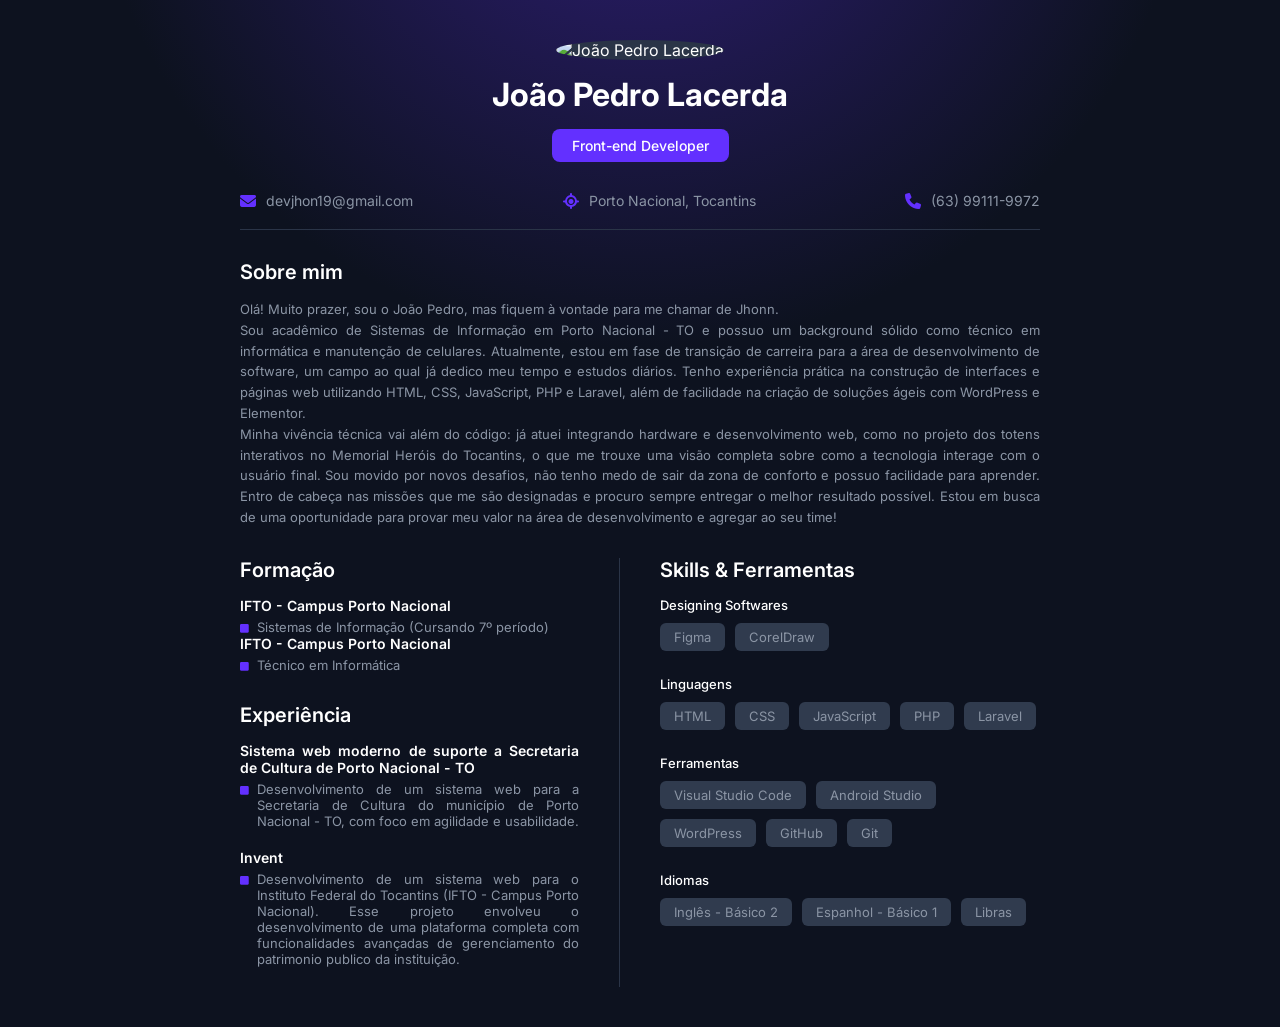
==== index.html @ 122ceb17 "Novas alterações do layout do portifolio em fase de testes" ====
<!DOCTYPE html>
<html lang="pt-br">
<head>
    <meta charset="UTF-8">
    <meta name="viewport" content="width=device-width, initial-scale=1.0">
    <title>Currículo - John Wick</title>
    <link href="https://fonts.googleapis.com/css2?family=Inter:wght@400;500;600;700&display=swap" rel="stylesheet">
    <link rel="stylesheet" href="https://cdnjs.cloudflare.com/ajax/libs/font-awesome/6.4.0/css/all.min.css">
    <link rel="stylesheet" href="assets/css/style.css">
    
    <style>
        :root {
            --bg-color: #0d121f;
            --text-main: #ffffff;
            --text-muted: #8b95a5;
            --accent-color: #6330ff;
            --tag-bg: #303b4e;
            --line-color: #2a3447;
        }

        * {
            margin: 0;
            padding: 0;
            box-sizing: border-box;
        }

        body {
            font-family: 'Inter', sans-serif;
            background-color: var(--bg-color);
            color: var(--text-main);
            /* Gradiente roxo no topo */
            background-image: radial-gradient(circle at 50% -20%, rgba(99, 48, 255, 0.4) 0%, var(--bg-color) 40%);
            background-repeat: no-repeat;
            min-height: 100vh;
            display: flex;
            justify-content: center;
            padding: 40px 20px;
        }

        .resume-container {
            width: 100%;
            max-width: 800px;
        }

        /* HEADER */
        .header {
            text-align: center;
            margin-bottom: 30px;
        }

        .profile-img {
            width: 150px;
            height: 150px;
            border-radius: 50%;
            object-fit: cover;
            margin-bottom: 15px;
            background-color: #2a3447; /* Fallback */
        }

        .name {
            font-size: 32px;
            font-weight: 700;
            margin-bottom: 15px;
        }

        .title-badge {
            background-color: var(--accent-color);
            color: #fff;
            padding: 8px 20px;
            border-radius: 8px;
            font-size: 14px;
            font-weight: 500;
            display: inline-block;
            margin-bottom: 30px;
        }

        .contact-info {
            display: flex;
            justify-content: space-between;
            align-items: center;
            flex-wrap: wrap;
            padding-bottom: 20px;
            border-bottom: 1px solid var(--line-color);
            color: var(--text-muted);
            font-size: 14px;
        }

        .contact-item {
            display: flex;
            align-items: center;
            gap: 10px;
        }

        .contact-item i {
            color: var(--accent-color);
            font-size: 16px;
        }

        /* MAIN CONTENT */
        .main-content {
            display: grid;
            grid-template-columns: 1fr 1fr;
            gap: 40px;
            margin-top: 30px;
        }

        .left-col {
            border-right: 1px solid var(--line-color);
            padding-right: 40px;
        }

        .section-title {
            font-size: 20px;
            font-weight: 600;
            margin-bottom: 15px;
            margin-top: 30px;
        }

        .section-title:first-child {
            margin-top: 0;
        }

        p {
            color: var(--text-muted);
            font-size: 13px;
            line-height: 1.6;
        }

        /* TIMELINE (Educação e Experiência) */
        .timeline-item {
            margin-bottom: 20px;
        }

        .timeline-title {
            font-size: 14px;
            font-weight: 600;
            margin-bottom: 5px;
            color: var(--text-main);
        }

        .timeline-subtitle {
            display: flex;
            align-items: flex-start;
            gap: 8px;
            color: var(--text-muted);
            font-size: 13px;
        }

        .timeline-subtitle i {
            color: var(--accent-color);
            font-size: 10px;
            margin-top: 4px;
        }

        /* SKILLS & TOOLS */
        .skill-category {
            margin-bottom: 25px;
        }

        .skill-category-title {
            font-size: 13px;
            color: var(--text-main);
            margin-bottom: 10px;
            font-weight: 500;
        }

        .tags-container {
            display: flex;
            flex-wrap: wrap;
            gap: 10px;
        }

        .tag {
            background-color: var(--tag-bg);
            color: var(--text-muted);
            padding: 6px 14px;
            border-radius: 6px;
            font-size: 13px;
        }

        /* Responsividade Básica */
        @media (max-width: 768px) {
            .main-content {
                grid-template-columns: 1fr;
            }
            .left-col {
                border-right: none;
                padding-right: 0;
                border-bottom: 1px solid var(--line-color);
                padding-bottom: 30px;
            }
            .contact-info {
                flex-direction: column;
                gap: 15px;
            }
        }
    </style>
</head>
<body>

    <div class="resume-container">
        <header class="header">
            <img src="assets/img/perfil-curriculo.png" alt="João Pedro Lacerda" class="profile-img">
            <h1 class="name">João Pedro Lacerda</h1>
            <div class="title-badge">Front-end Developer</div>

            <div class="contact-info">
                <div class="contact-item">
                    <i class="fa-solid fa-envelope"></i>
                    <span>devjhon19@gmail.com</span>
                </div>
                <div class="contact-item">
                    <i class="fa-solid fa-location-crosshairs"></i>
                    <span>Porto Nacional, Tocantins</span>
                </div>
                <div class="contact-item">
                    <i class="fa-solid fa-phone"></i>
                    <span>(63) 99111-9972</span>
                </div>
            </div>
        </header>
        <div class="about">
                <h2 class="section-title">Sobre mim</h2>
                <p>Olá! Muito prazer, sou o João Pedro, mas fiquem à vontade para me chamar de Jhonn. 
                <p>Sou acadêmico de Sistemas de Informação em Porto Nacional - TO e possuo um background sólido como técnico em informática e manutenção de celulares. Atualmente, estou em fase de transição de carreira para a área de desenvolvimento de software, um campo ao qual já dedico meu tempo e estudos diários. Tenho experiência prática na construção de interfaces e páginas web utilizando HTML, CSS, JavaScript, PHP e Laravel, além de facilidade na criação de soluções ágeis com WordPress e Elementor.</p> 
                <p>Minha vivência técnica vai além do código: já atuei integrando hardware e desenvolvimento web, como no projeto dos totens interativos no Memorial Heróis do Tocantins, o que me trouxe uma visão completa sobre como a tecnologia interage com o usuário final. Sou movido por novos desafios, não tenho medo de sair da zona de conforto e possuo facilidade para aprender. Entro de cabeça nas missões que me são designadas e procuro sempre entregar o melhor resultado possível. Estou em busca de uma oportunidade para provar meu valor na área de desenvolvimento e agregar ao seu time!</p>
            </div>

        <main class="main-content">
            
            <div class="left-col">
                

                <h2 class="section-title">Formação</h2>
                <div class="timeline-item">
                    <div class="timeline-title">IFTO - Campus Porto Nacional</div>
                    <div class="timeline-subtitle">
                        <i class="fa-solid fa-square"></i>
                        <span>Sistemas de Informação (Cursando 7º período)</span>
                    </div>
                    <div class="timeline-title">IFTO - Campus Porto Nacional</div>
                    <div class="timeline-subtitle">
                        <i class="fa-solid fa-square"></i>
                        <span>Técnico em Informática</span>
                    </div>
                    
                </div>

                <h2 class="section-title">Experiência</h2>
                <div class="timeline-item">
                    <div class="timeline-title">Sistema web moderno de suporte a Secretaria de Cultura de Porto Nacional - TO</div>
                    <div class="timeline-subtitle">
                        <i class="fa-solid fa-square"></i>
                        <span>Desenvolvimento de um sistema web para a Secretaria de Cultura do município de Porto Nacional - TO, com foco em agilidade e usabilidade.</span>
                    </div>
                </div>

                <div class="timeline-item">
                    <div class="timeline-title">Invent</div>
                    <div class="timeline-subtitle">
                        <i class="fa-solid fa-square"></i>
                        <span>Desenvolvimento de um sistema web para o Instituto Federal do Tocantins (IFTO - Campus Porto Nacional). Esse projeto envolveu o desenvolvimento de uma plataforma completa com funcionalidades avançadas de gerenciamento do patrimonio publico da instituição.</span>
                    </div>
                </div>
            </div>

            <div class="right-col">
                <h2 class="section-title">Skills & Ferramentas</h2>

                <div class="skill-category">
                    <div class="skill-category-title">Designing Softwares</div>
                    <div class="tags-container">
                        <span class="tag">Figma</span>
                        <span class="tag">CorelDraw</span>
                    </div>
                </div>

                <div class="skill-category">
                    <div class="skill-category-title">Linguagens</div>
                    <div class="tags-container">
                        <span class="tag">HTML</span>
                        <span class="tag">CSS</span>
                        <span class="tag">JavaScript</span>
                        <span class="tag">PHP</span>
                        <span class="tag">Laravel</span>
                        
                    </div>
                </div>                
                
                <div class="skill-category">
                    <div class="skill-category-title">Ferramentas</div>
                    <div class="tags-container">
                        <span class="tag">Visual Studio Code</span>
                        <span class="tag">Android Studio</span>
                        <span class="tag">WordPress</span>
                        <span class="tag">GitHub</span>
                        <span class="tag">Git</span> 
                    </div>
                </div>

                <div class="skill-category">
                    <div class="skill-category-title">Idiomas</div>
                    <div class="tags-container">
                        <span class="tag">Inglês - Básico 2</span>
                        <span class="tag">Espanhol - Básico 1</span>
                        <span class="tag">Libras</span> 
                    </div>
                </div>

            </div>
        </main>
    </div>

</body>
</html>
---- assets/css/style.css ----
:root {
            --bg-color: #0d121f;
            --text-main: #ffffff;
            --text-muted: #8b95a5;
            --accent-color: #6330ff;
            --tag-bg: #303b4e;
            --line-color: #2a3447;
        }

        * {
            margin: 0;
            padding: 0;
            box-sizing: border-box;
        }

        body {
            font-family: 'Inter', sans-serif;
            background-color: var(--bg-color);
            color: var(--text-main);
            /* Gradiente roxo no topo */
            background-image: radial-gradient(circle at 50% -20%, rgba(99, 48, 255, 0.4) 0%, var(--bg-color) 40%);
            background-repeat: no-repeat;
            min-height: 100vh;
            display: flex;
            justify-content: center;
            padding: 40px 20px;
            text-align: justify;
        }

        .resume-container {
            width: 100%;
            max-width: 800px;
        }

        /* HEADER */
        .header {
            text-align: center;
            margin-bottom: 30px;
        }

        .profile-img {
            width: 150px;
            height: 150px;
            border-radius: 50%;
            object-fit: cover;
            margin-bottom: 15px;
            background-color: #2a3447; /* Fallback */
        }

        .name {
            font-size: 32px;
            font-weight: 700;
            margin-bottom: 15px;
        }

        .title-badge {
            background-color: var(--accent-color);
            color: #fff;
            padding: 8px 20px;
            border-radius: 8px;
            font-size: 14px;
            font-weight: 500;
            display: inline-block;
            margin-bottom: 30px;
        }

        .contact-info {
            display: flex;
            justify-content: space-between;
            align-items: center;
            flex-wrap: wrap;
            padding-bottom: 20px;
            border-bottom: 1px solid var(--line-color);
            color: var(--text-muted);
            font-size: 14px;
        }

        .contact-item {
            display: flex;
            align-items: center;
            gap: 10px;
        }

        .contact-item i {
            color: var(--accent-color);
            font-size: 16px;
        }

        /* ABOUT SECTION */
        .about {
            margin-top: 30px;
            text-align: justify;
        }

        /* MAIN CONTENT */

        .main-content {
            display: grid;
            grid-template-columns: 1fr 1fr;
            gap: 40px;
            margin-top: 30px;
        }

        .left-col {
            border-right: 1px solid var(--line-color);
            padding-right: 40px;
        }

        .section-title {
            font-size: 20px;
            font-weight: 600;
            margin-bottom: 15px;
            margin-top: 30px;
        }

        .section-title:first-child {
            margin-top: 0;
        }

        p {
            color: var(--text-muted);
            font-size: 13px;
            line-height: 1.6;
        }

        /* TIMELINE (Educação e Experiência) */
        .timeline-item {
            margin-bottom: 20px;
        }

        .timeline-title {
            font-size: 14px;
            font-weight: 600;
            margin-bottom: 5px;
            color: var(--text-main);
        }

        .timeline-subtitle {
            display: flex;
            align-items: flex-start;
            gap: 8px;
            color: var(--text-muted);
            font-size: 13px;
        }

        .timeline-subtitle i {
            color: var(--accent-color);
            font-size: 10px;
            margin-top: 4px;
        }

        /* SKILLS & TOOLS */
        .skill-category {
            margin-bottom: 25px;
        }

        .skill-category-title {
            font-size: 13px;
            color: var(--text-main);
            margin-bottom: 10px;
            font-weight: 500;
        }

        .tags-container {
            display: flex;
            flex-wrap: wrap;
            gap: 10px;
        }

        .tag {
            background-color: var(--tag-bg);
            color: var(--text-muted);
            padding: 6px 14px;
            border-radius: 6px;
            font-size: 13px;
        }

        /* Responsividade Básica */
        @media (max-width: 768px) {
            .main-content {
                grid-template-columns: 1fr;
            }
            .left-col {
                border-right: none;
                padding-right: 0;
                border-bottom: 1px solid var(--line-color);
                padding-bottom: 30px;
            }
            .contact-info {
                flex-direction: column;
                gap: 15px;
            }
        }
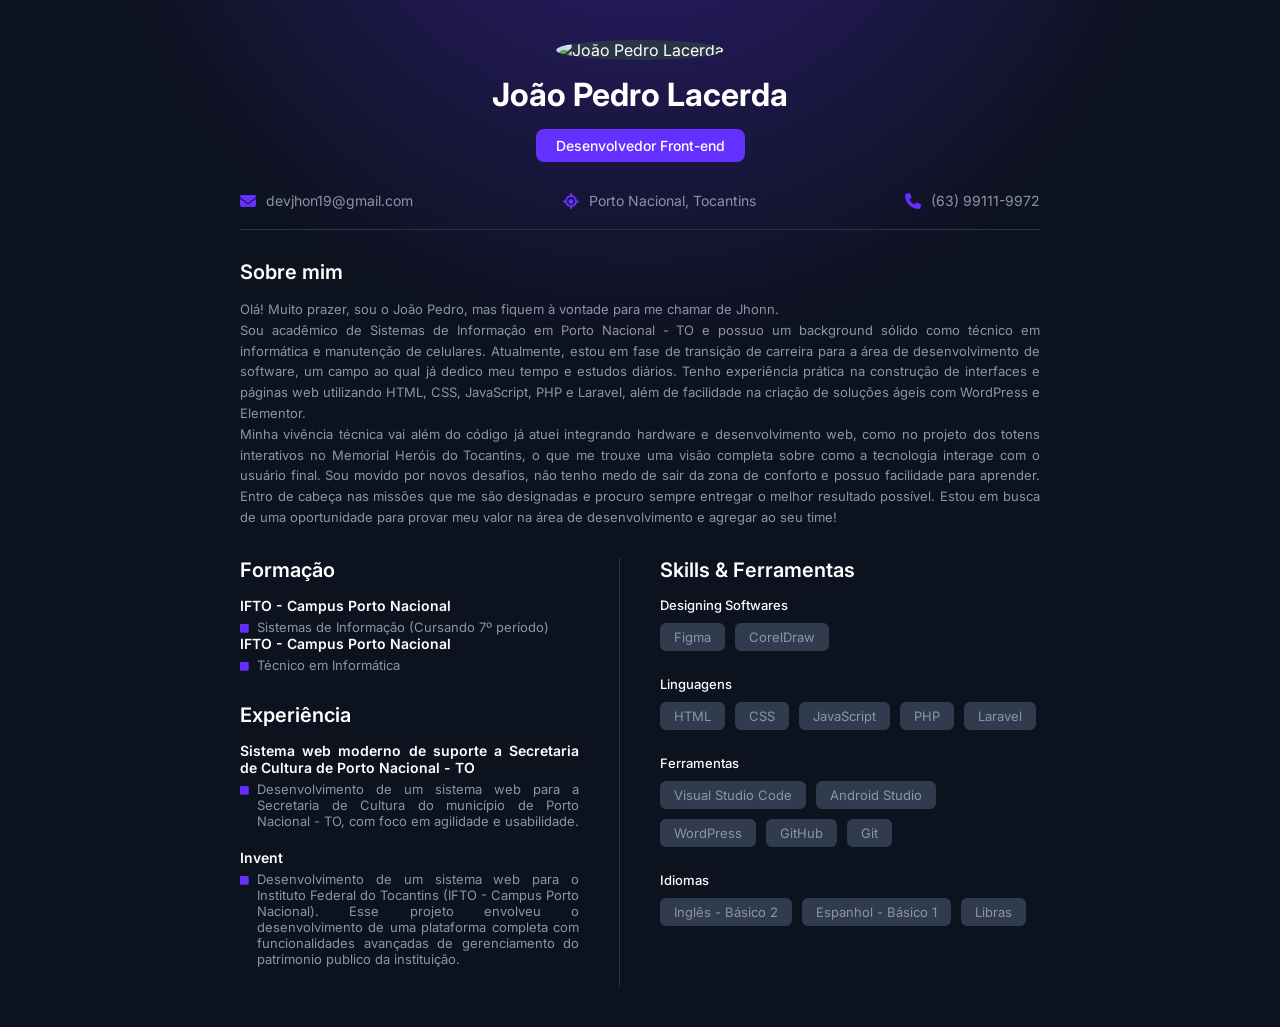
==== commit e7f2cb7f: "Alteração no sobre mim" ====
--- a/index.html
+++ b/index.html
@@ -3,7 +3,7 @@
 <head>
     <meta charset="UTF-8">
     <meta name="viewport" content="width=device-width, initial-scale=1.0">
-    <title>Currículo - John Wick</title>
+    <title>Currículo - João Pedro Lacerda</title>
     <link href="https://fonts.googleapis.com/css2?family=Inter:wght@400;500;600;700&display=swap" rel="stylesheet">
     <link rel="stylesheet" href="https://cdnjs.cloudflare.com/ajax/libs/font-awesome/6.4.0/css/all.min.css">
     <link rel="stylesheet" href="assets/css/style.css">
@@ -202,7 +202,7 @@
         <header class="header">
             <img src="assets/img/perfil-curriculo.png" alt="João Pedro Lacerda" class="profile-img">
             <h1 class="name">João Pedro Lacerda</h1>
-            <div class="title-badge">Front-end Developer</div>
+            <div class="title-badge"> Desenvolvedor Front-end</div>
 
             <div class="contact-info">
                 <div class="contact-item">
@@ -223,7 +223,7 @@
                 <h2 class="section-title">Sobre mim</h2>
                 <p>Olá! Muito prazer, sou o João Pedro, mas fiquem à vontade para me chamar de Jhonn. 
                 <p>Sou acadêmico de Sistemas de Informação em Porto Nacional - TO e possuo um background sólido como técnico em informática e manutenção de celulares. Atualmente, estou em fase de transição de carreira para a área de desenvolvimento de software, um campo ao qual já dedico meu tempo e estudos diários. Tenho experiência prática na construção de interfaces e páginas web utilizando HTML, CSS, JavaScript, PHP e Laravel, além de facilidade na criação de soluções ágeis com WordPress e Elementor.</p> 
-                <p>Minha vivência técnica vai além do código: já atuei integrando hardware e desenvolvimento web, como no projeto dos totens interativos no Memorial Heróis do Tocantins, o que me trouxe uma visão completa sobre como a tecnologia interage com o usuário final. Sou movido por novos desafios, não tenho medo de sair da zona de conforto e possuo facilidade para aprender. Entro de cabeça nas missões que me são designadas e procuro sempre entregar o melhor resultado possível. Estou em busca de uma oportunidade para provar meu valor na área de desenvolvimento e agregar ao seu time!</p>
+                <p>Minha vivência técnica vai além do código já atuei integrando hardware e desenvolvimento web, como no projeto dos totens interativos no Memorial Heróis do Tocantins, o que me trouxe uma visão completa sobre como a tecnologia interage com o usuário final. Sou movido por novos desafios, não tenho medo de sair da zona de conforto e possuo facilidade para aprender. Entro de cabeça nas missões que me são designadas e procuro sempre entregar o melhor resultado possível. Estou em busca de uma oportunidade para provar meu valor na área de desenvolvimento e agregar ao seu time!</p>
             </div>
 
         <main class="main-content">
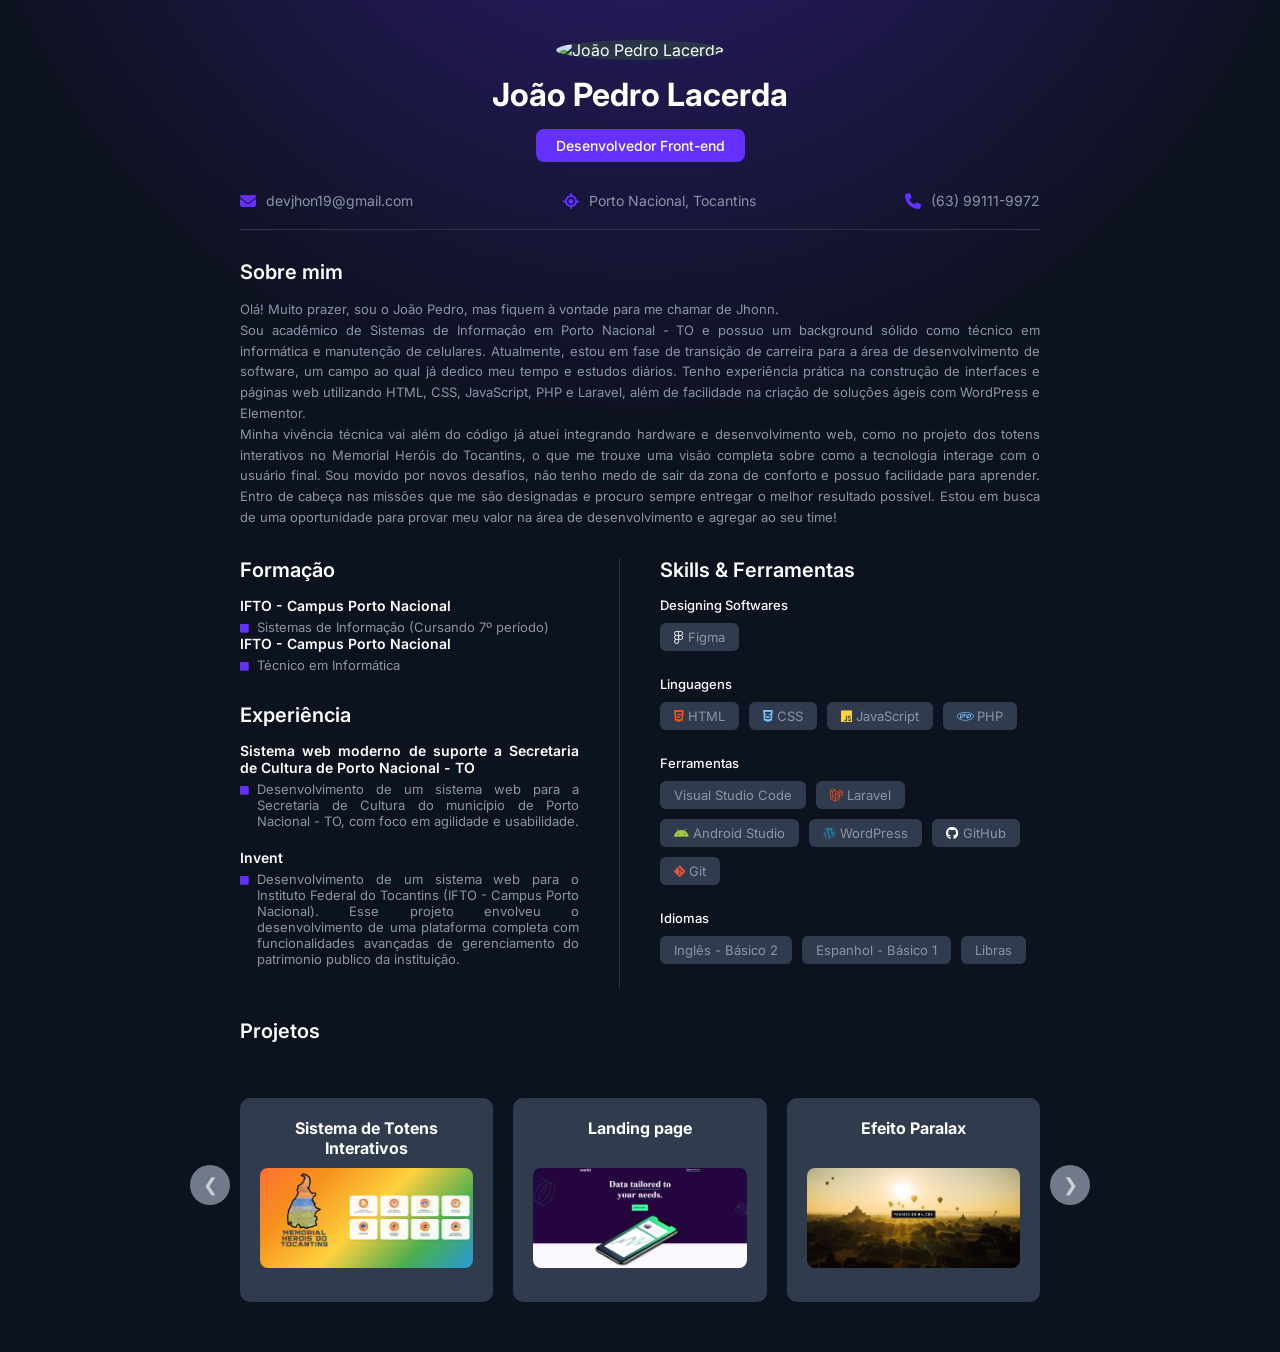
==== commit a470d368: "Adição do carrossel" ====
--- a/index.html
+++ b/index.html
@@ -224,7 +224,7 @@
                 <p>Olá! Muito prazer, sou o João Pedro, mas fiquem à vontade para me chamar de Jhonn. 
                 <p>Sou acadêmico de Sistemas de Informação em Porto Nacional - TO e possuo um background sólido como técnico em informática e manutenção de celulares. Atualmente, estou em fase de transição de carreira para a área de desenvolvimento de software, um campo ao qual já dedico meu tempo e estudos diários. Tenho experiência prática na construção de interfaces e páginas web utilizando HTML, CSS, JavaScript, PHP e Laravel, além de facilidade na criação de soluções ágeis com WordPress e Elementor.</p> 
                 <p>Minha vivência técnica vai além do código já atuei integrando hardware e desenvolvimento web, como no projeto dos totens interativos no Memorial Heróis do Tocantins, o que me trouxe uma visão completa sobre como a tecnologia interage com o usuário final. Sou movido por novos desafios, não tenho medo de sair da zona de conforto e possuo facilidade para aprender. Entro de cabeça nas missões que me são designadas e procuro sempre entregar o melhor resultado possível. Estou em busca de uma oportunidade para provar meu valor na área de desenvolvimento e agregar ao seu time!</p>
-            </div>
+        </div>
 
         <main class="main-content">
             
@@ -270,20 +270,17 @@
                 <div class="skill-category">
                     <div class="skill-category-title">Designing Softwares</div>
                     <div class="tags-container">
-                        <span class="tag">Figma</span>
-                        <span class="tag">CorelDraw</span>
+                        <span class="tag"><i class="fa-brands fa-figma" style="color: rgb(255,255,255);"></i> Figma</span>
                     </div>
                 </div>
 
                 <div class="skill-category">
                     <div class="skill-category-title">Linguagens</div>
                     <div class="tags-container">
-                        <span class="tag">HTML</span>
-                        <span class="tag">CSS</span>
-                        <span class="tag">JavaScript</span>
-                        <span class="tag">PHP</span>
-                        <span class="tag">Laravel</span>
-                        
+                        <span class="tag"><i class="fa-brands fa-html5"style="color: rgb(255,76,20);"></i> HTML</span>
+                        <span class="tag"><i class="fa-brands fa-css3-alt" style="color: rgb(116,192,252);"></i> CSS</span>
+                        <span class="tag"><i class="fa-brands fa-js"style="color: rgb(255,212,59);"></i> JavaScript</span>
+                        <span class="tag"><i class="fa-brands fa-php fa-1x"style="color: rgb(116,192,252);"></i> PHP</span>
                     </div>
                 </div>                
                 
@@ -291,10 +288,11 @@
                     <div class="skill-category-title">Ferramentas</div>
                     <div class="tags-container">
                         <span class="tag">Visual Studio Code</span>
-                        <span class="tag">Android Studio</span>
-                        <span class="tag">WordPress</span>
-                        <span class="tag">GitHub</span>
-                        <span class="tag">Git</span> 
+                        <span class="tag"><i class="fa-brands fa-laravel" style="color: rgb(255,76,20);"></i> Laravel</span>
+                        <span class="tag"><i class="fa-brands fa-android"style="color: rgb(167,200,63);"></i> Android Studio</span>
+                        <span class="tag"><i class="fa-brands fa-wordpress" style="color: rgb(40,121,157);"></i> WordPress</span>
+                        <span class="tag"><i class="fa-brands fa-github"style="color: rgb(255,255,255);"></i> GitHub</span>
+                        <span class="tag"><i class="fa-brands fa-git-alt" style="color: rgb(240,85,57);"></i> Git</span> 
                     </div>
                 </div>
 
@@ -309,7 +307,58 @@
 
             </div>
         </main>
+           <h2 class="section-title">Projetos</h2>
+
+<div class="carrossel-wrapper">
+    
+    <button class="btn-nav btn-prev" id="btn-prev">❮</button>
+
+    <div class="carrossel-container" id="carrossel">
+        <div class="card">
+            <a href="http://">
+                <h3>Sistema de Totens Interativos</h3>
+                <img src="assets/img/projetos/totens.png" alt="Totens" class="card-img">
+            </a>
+        </div>
+        <div class="card">
+            <a href="http://">
+                <h3>Landing page</h3>
+                <img src="assets/img/projetos/landing-page.png" alt="Landing" class="card-img">
+            </a>
+        </div>
+        <div class="card">
+            <a href="http://">
+                <h3>Efeito Paralax</h3>
+                <img src="assets/img/projetos/baloes.png" alt="Efeito Paralax" class="card-img">
+            </a>
+        </div>
+        <div class="card">
+            <a href="http://">
+                <h3>Projeto Batman</h3>
+                <img src="assets/img/projetos/batman.png" alt="Batman" class="card-img">
+            </a>
+        </div>
+        <div class="card">
+            <a href="http://">
+                <h3>Justly</h3>
+                <img src="assets/img/projetos/jusly.png" alt="Justly" class="card-img">
+            </a>
+        </div>
+        <div class="card">
+            <a href="http://">
+                <h3>Tec Blog</h3>
+                <img src="assets/img/projetos/tecblog.png" alt="Tec Blog" class="card-img">
+            </a>
+        </div>
     </div>
 
+    <button class="btn-nav btn-next" id="btn-next">❯</button>
+
+</div>
+                
+                
+    </div>
+
 </body>
+    <script src="assets/js/script.js"></script>
 </html>
--- a/assets/css/style.css
+++ b/assets/css/style.css
@@ -175,6 +175,109 @@
             border-radius: 6px;
             font-size: 13px;
         }
+
+
+        /* Carrossel de projetos */
+
+            /* 1. Container Wrapper (Novo: necessário para posicionar as setas laterais) */
+        .carrossel-wrapper {
+            position: relative;
+            display: flex;
+            align-items: center;
+            width: 100%;
+        }
+
+        /* 2. O seu Container do Carrossel */
+        .carrossel-container {
+            margin-top: 40px;
+            display: flex;
+            gap: 20px;
+            overflow-x: auto;
+            padding-bottom: 10px;
+            
+            /* Adições para o efeito de rolagem da Netflix */
+            scroll-snap-type: x mandatory;
+            scroll-behavior: smooth;
+            width: 100%;
+            
+            /* Ocultar barra de rolagem */
+            scrollbar-width: none; /* Firefox */
+            -ms-overflow-style: none; /* IE and Edge */
+        }
+
+        .carrossel-container::-webkit-scrollbar {
+            display: none; /* Chrome, Safari e Opera */
+        }
+
+        /* 3. Os seus Cards */
+        .card {
+            background-color: var(--tag-bg);
+            padding: 20px;
+            border-radius: 10px;
+            color: var(--text-main);
+            
+            /* A Mágica dos 3 itens: (100% da largura - 40px dos dois gaps) / 3 */
+            flex: 0 0 calc((100% - 40px) / 3); 
+            scroll-snap-align: start; /* Trava a rolagem no início do card */
+            
+            /* Animação suave para o hover */
+            transition: transform 0.3s ease;
+        }
+
+        /* Efeito Netflix de aumentar um pouquinho ao passar o mouse */
+        .card:hover {
+            transform: scale(1.03); 
+        }
+
+        /* 4. Textos e Imagens (Intactos do seu código) */
+        .card h3 {
+            height: 40px; /* Limita a altura do título */
+            text-align: center;
+            margin-bottom: 10px;
+            font-size: 16px;
+        }
+
+        .card a {
+            color: var(--text-main);
+            text-decoration: none;
+            display: block; /* Garante que o clique funcione na área toda */
+        }
+
+        .card-img {
+            width: 100%;
+            height: 100px;
+            object-fit: cover;
+            border-radius: 8px;
+            margin-bottom: 10px;
+        }
+
+        /* 5. Botões de Navegação (Para usar com o JS anterior) */
+        .btn-nav {
+            background-color: var(--text-muted); /* Usa a sua cor principal */
+            color: #fff; /* Cor do ícone da seta */
+            border: none;
+            font-size: 18px;
+            cursor: pointer;
+            width: 40px;
+            height: 40px;
+            border-radius: 50%; /* Botões redondos */
+            position: absolute;
+            z-index: 10;
+            display: flex;
+            justify-content: center;
+            align-items: center;
+            opacity: 0.8;
+            transition: opacity 0.3s ease;
+        }
+
+        .btn-nav:hover {
+            opacity: 1;
+        }
+
+        /* Posição das setas (Ajuste os valores de left e right se quiser mais afastado) */
+        .btn-prev { left: -50px; }
+        .btn-next { right: -50px; }
+
 
         /* Responsividade Básica */
         @media (max-width: 768px) {
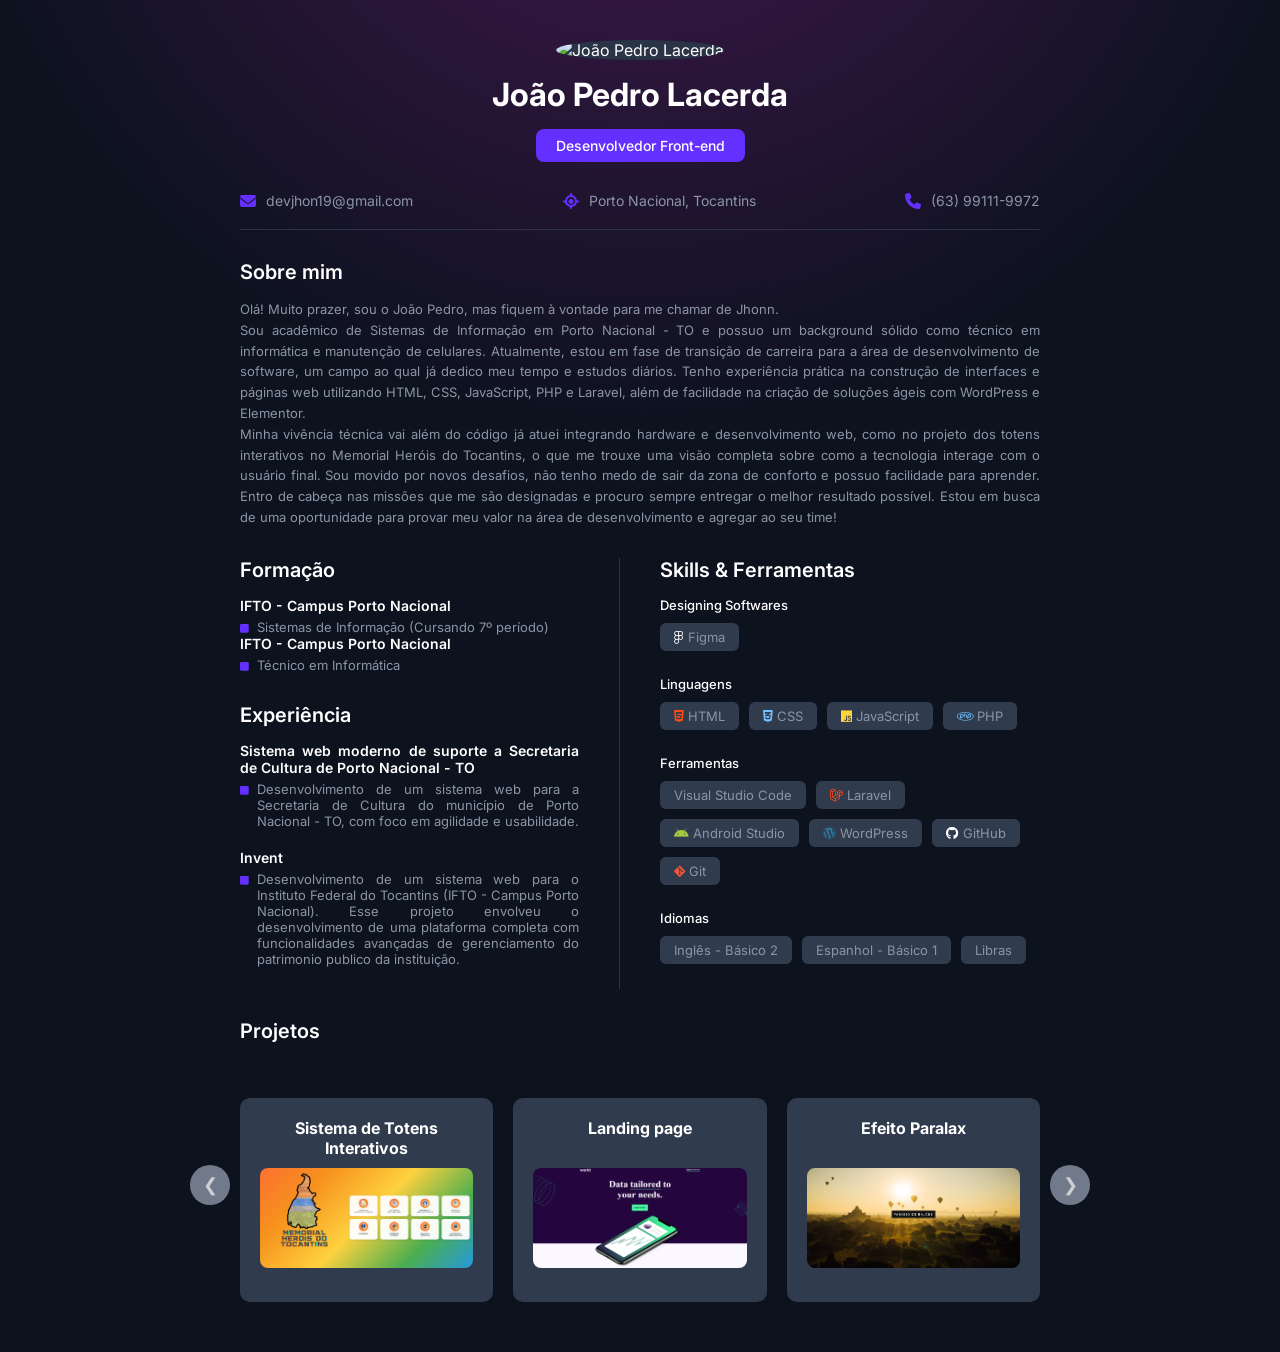
==== commit 55258aae: "Alteração de logo" ====
--- a/index.html
+++ b/index.html
@@ -3,198 +3,11 @@
 <head>
     <meta charset="UTF-8">
     <meta name="viewport" content="width=device-width, initial-scale=1.0">
-    <title>Currículo - João Pedro Lacerda</title>
+    <title>Portifólio - João Pedro Lacerda</title>
     <link href="https://fonts.googleapis.com/css2?family=Inter:wght@400;500;600;700&display=swap" rel="stylesheet">
     <link rel="stylesheet" href="https://cdnjs.cloudflare.com/ajax/libs/font-awesome/6.4.0/css/all.min.css">
     <link rel="stylesheet" href="assets/css/style.css">
-    
-    <style>
-        :root {
-            --bg-color: #0d121f;
-            --text-main: #ffffff;
-            --text-muted: #8b95a5;
-            --accent-color: #6330ff;
-            --tag-bg: #303b4e;
-            --line-color: #2a3447;
-        }
-
-        * {
-            margin: 0;
-            padding: 0;
-            box-sizing: border-box;
-        }
-
-        body {
-            font-family: 'Inter', sans-serif;
-            background-color: var(--bg-color);
-            color: var(--text-main);
-            /* Gradiente roxo no topo */
-            background-image: radial-gradient(circle at 50% -20%, rgba(99, 48, 255, 0.4) 0%, var(--bg-color) 40%);
-            background-repeat: no-repeat;
-            min-height: 100vh;
-            display: flex;
-            justify-content: center;
-            padding: 40px 20px;
-        }
-
-        .resume-container {
-            width: 100%;
-            max-width: 800px;
-        }
-
-        /* HEADER */
-        .header {
-            text-align: center;
-            margin-bottom: 30px;
-        }
-
-        .profile-img {
-            width: 150px;
-            height: 150px;
-            border-radius: 50%;
-            object-fit: cover;
-            margin-bottom: 15px;
-            background-color: #2a3447; /* Fallback */
-        }
-
-        .name {
-            font-size: 32px;
-            font-weight: 700;
-            margin-bottom: 15px;
-        }
-
-        .title-badge {
-            background-color: var(--accent-color);
-            color: #fff;
-            padding: 8px 20px;
-            border-radius: 8px;
-            font-size: 14px;
-            font-weight: 500;
-            display: inline-block;
-            margin-bottom: 30px;
-        }
-
-        .contact-info {
-            display: flex;
-            justify-content: space-between;
-            align-items: center;
-            flex-wrap: wrap;
-            padding-bottom: 20px;
-            border-bottom: 1px solid var(--line-color);
-            color: var(--text-muted);
-            font-size: 14px;
-        }
-
-        .contact-item {
-            display: flex;
-            align-items: center;
-            gap: 10px;
-        }
-
-        .contact-item i {
-            color: var(--accent-color);
-            font-size: 16px;
-        }
-
-        /* MAIN CONTENT */
-        .main-content {
-            display: grid;
-            grid-template-columns: 1fr 1fr;
-            gap: 40px;
-            margin-top: 30px;
-        }
-
-        .left-col {
-            border-right: 1px solid var(--line-color);
-            padding-right: 40px;
-        }
-
-        .section-title {
-            font-size: 20px;
-            font-weight: 600;
-            margin-bottom: 15px;
-            margin-top: 30px;
-        }
-
-        .section-title:first-child {
-            margin-top: 0;
-        }
-
-        p {
-            color: var(--text-muted);
-            font-size: 13px;
-            line-height: 1.6;
-        }
-
-        /* TIMELINE (Educação e Experiência) */
-        .timeline-item {
-            margin-bottom: 20px;
-        }
-
-        .timeline-title {
-            font-size: 14px;
-            font-weight: 600;
-            margin-bottom: 5px;
-            color: var(--text-main);
-        }
-
-        .timeline-subtitle {
-            display: flex;
-            align-items: flex-start;
-            gap: 8px;
-            color: var(--text-muted);
-            font-size: 13px;
-        }
-
-        .timeline-subtitle i {
-            color: var(--accent-color);
-            font-size: 10px;
-            margin-top: 4px;
-        }
-
-        /* SKILLS & TOOLS */
-        .skill-category {
-            margin-bottom: 25px;
-        }
-
-        .skill-category-title {
-            font-size: 13px;
-            color: var(--text-main);
-            margin-bottom: 10px;
-            font-weight: 500;
-        }
-
-        .tags-container {
-            display: flex;
-            flex-wrap: wrap;
-            gap: 10px;
-        }
-
-        .tag {
-            background-color: var(--tag-bg);
-            color: var(--text-muted);
-            padding: 6px 14px;
-            border-radius: 6px;
-            font-size: 13px;
-        }
-
-        /* Responsividade Básica */
-        @media (max-width: 768px) {
-            .main-content {
-                grid-template-columns: 1fr;
-            }
-            .left-col {
-                border-right: none;
-                padding-right: 0;
-                border-bottom: 1px solid var(--line-color);
-                padding-bottom: 30px;
-            }
-            .contact-info {
-                flex-direction: column;
-                gap: 15px;
-            }
-        }
-    </style>
+    <link rel="icon" href="assets/img/logo.png" type="image/x-icon">
 </head>
 <body>
 
@@ -307,54 +120,54 @@
 
             </div>
         </main>
-           <h2 class="section-title">Projetos</h2>
+            <h2 class="section-title">Projetos</h2>
 
-<div class="carrossel-wrapper">
-    
-    <button class="btn-nav btn-prev" id="btn-prev">❮</button>
+            <div class="carrossel-wrapper">
+                
+                <button class="btn-nav btn-prev" id="btn-prev">❮</button>
 
-    <div class="carrossel-container" id="carrossel">
-        <div class="card">
-            <a href="http://">
-                <h3>Sistema de Totens Interativos</h3>
-                <img src="assets/img/projetos/totens.png" alt="Totens" class="card-img">
-            </a>
-        </div>
-        <div class="card">
-            <a href="http://">
-                <h3>Landing page</h3>
-                <img src="assets/img/projetos/landing-page.png" alt="Landing" class="card-img">
-            </a>
-        </div>
-        <div class="card">
-            <a href="http://">
-                <h3>Efeito Paralax</h3>
-                <img src="assets/img/projetos/baloes.png" alt="Efeito Paralax" class="card-img">
-            </a>
-        </div>
-        <div class="card">
-            <a href="http://">
-                <h3>Projeto Batman</h3>
-                <img src="assets/img/projetos/batman.png" alt="Batman" class="card-img">
-            </a>
-        </div>
-        <div class="card">
-            <a href="http://">
-                <h3>Justly</h3>
-                <img src="assets/img/projetos/jusly.png" alt="Justly" class="card-img">
-            </a>
-        </div>
-        <div class="card">
-            <a href="http://">
-                <h3>Tec Blog</h3>
-                <img src="assets/img/projetos/tecblog.png" alt="Tec Blog" class="card-img">
-            </a>
-        </div>
-    </div>
+                <div class="carrossel-container" id="carrossel">
+                    <div class="card">
+                        <a href="http://">
+                            <h3>Sistema de Totens Interativos</h3>
+                            <img src="assets/img/projetos/totens.png" alt="Totens" class="card-img">
+                        </a>
+                    </div>
+                    <div class="card">
+                        <a href="http://">
+                            <h3>Landing page</h3>
+                            <img src="assets/img/projetos/landing-page.png" alt="Landing" class="card-img">
+                        </a>
+                    </div>
+                    <div class="card">
+                        <a href="http://">
+                            <h3>Efeito Paralax</h3>
+                            <img src="assets/img/projetos/baloes.png" alt="Efeito Paralax" class="card-img">
+                        </a>
+                    </div>
+                    <div class="card">
+                        <a href="http://">
+                            <h3>Projeto Batman</h3>
+                            <img src="assets/img/projetos/batman.png" alt="Batman" class="card-img">
+                        </a>
+                    </div>
+                    <div class="card">
+                        <a href="http://">
+                            <h3>Justly</h3>
+                            <img src="assets/img/projetos/jusly.png" alt="Justly" class="card-img">
+                        </a>
+                    </div>
+                    <div class="card">
+                        <a href="http://">
+                            <h3>Tec Blog</h3>
+                            <img src="assets/img/projetos/tecblog.png" alt="Tec Blog" class="card-img">
+                        </a>
+                    </div>
+                </div>
 
-    <button class="btn-nav btn-next" id="btn-next">❯</button>
+                <button class="btn-nav btn-next" id="btn-next">❯</button>
 
-</div>
+            </div>
                 
                 
     </div>
--- a/assets/css/style.css
+++ b/assets/css/style.css
@@ -19,7 +19,7 @@
             background-color: var(--bg-color);
             color: var(--text-main);
             /* Gradiente roxo no topo */
-            background-image: radial-gradient(circle at 50% -20%, rgba(99, 48, 255, 0.4) 0%, var(--bg-color) 40%);
+            background-image: radial-gradient(circle at 50% -20%, rgba(156, 34, 159, 0.4) 0%, var(--bg-color) 40%);
             background-repeat: no-repeat;
             min-height: 100vh;
             display: flex;
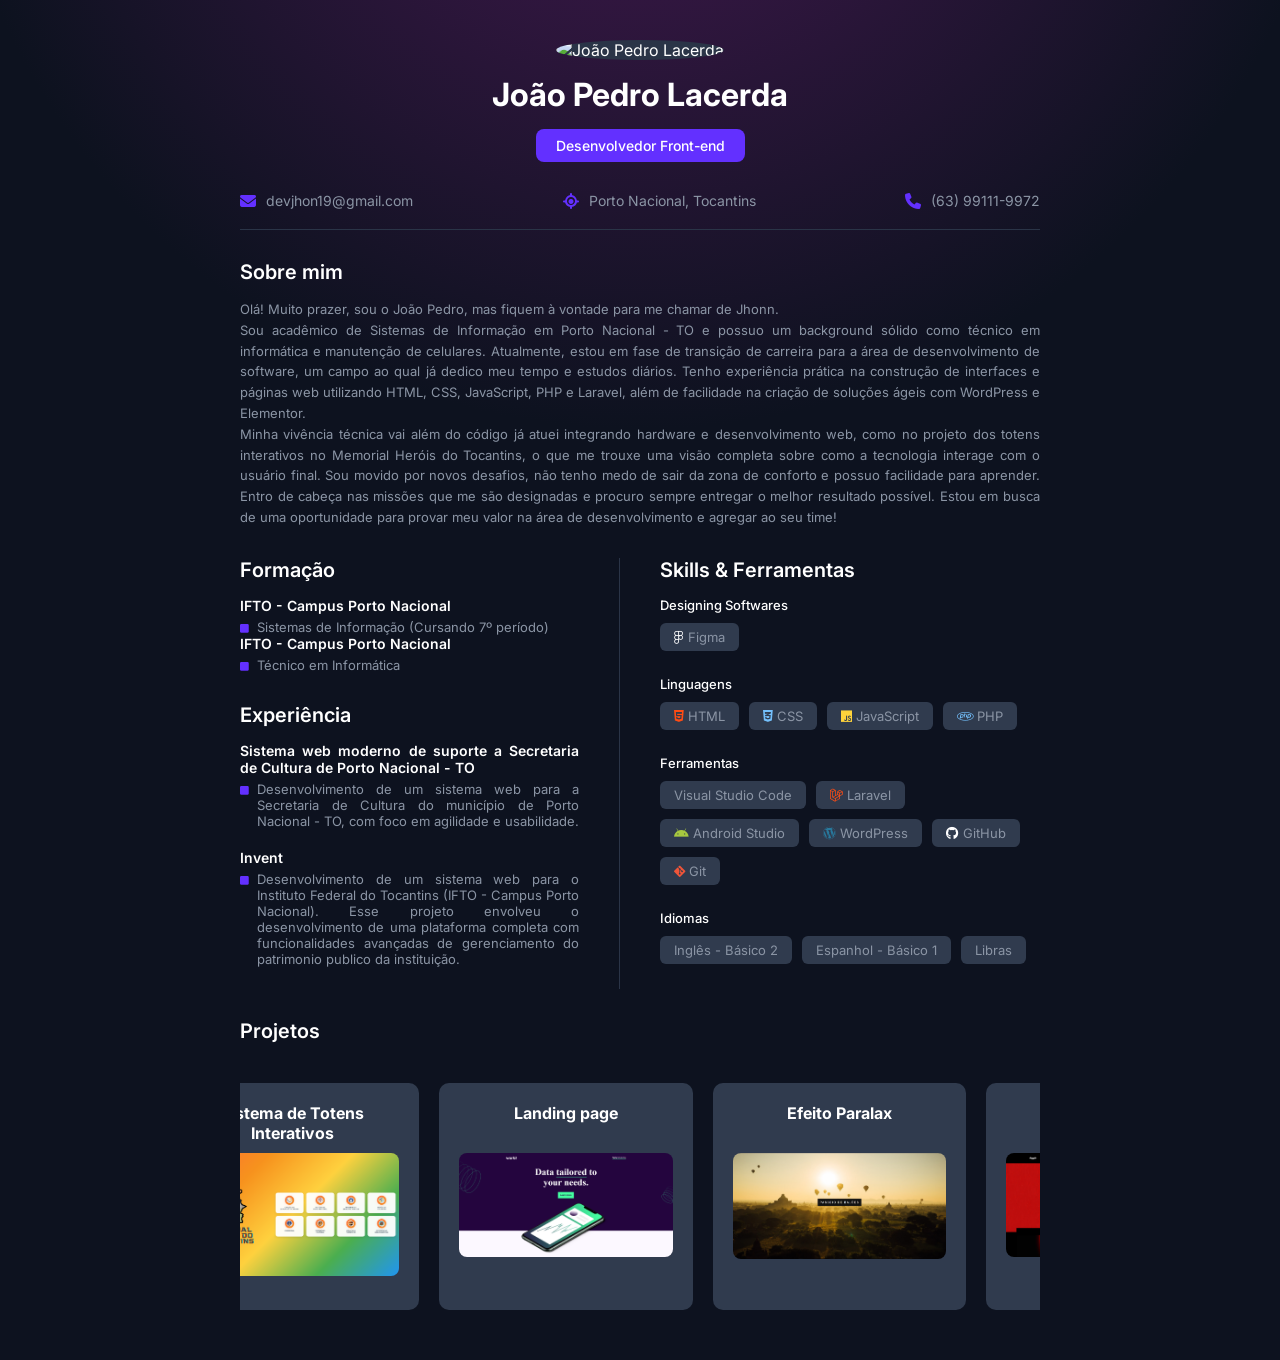
==== commit e4cb03a4: "Alteração de carrossel" ====
--- a/index.html
+++ b/index.html
@@ -124,7 +124,7 @@
 
             <div class="carrossel-wrapper">
                 
-                <button class="btn-nav btn-prev" id="btn-prev">❮</button>
+                <!-- <button class="btn-nav btn-prev" id="btn-prev">❮</button> -->
 
                 <div class="carrossel-container" id="carrossel">
                     <div class="card">
@@ -165,7 +165,7 @@
                     </div>
                 </div>
 
-                <button class="btn-nav btn-next" id="btn-next">❯</button>
+                <!-- <button class="btn-nav btn-next" id="btn-next">❯</button> -->
 
             </div>
                 
--- a/assets/css/style.css
+++ b/assets/css/style.css
@@ -1,297 +1,303 @@
-
-        :root {
-            --bg-color: #0d121f;
-            --text-main: #ffffff;
-            --text-muted: #8b95a5;
-            --accent-color: #6330ff;
-            --tag-bg: #303b4e;
-            --line-color: #2a3447;
-        }
-
-        * {
-            margin: 0;
-            padding: 0;
-            box-sizing: border-box;
-        }
-
-        body {
-            font-family: 'Inter', sans-serif;
-            background-color: var(--bg-color);
-            color: var(--text-main);
-            /* Gradiente roxo no topo */
-            background-image: radial-gradient(circle at 50% -20%, rgba(156, 34, 159, 0.4) 0%, var(--bg-color) 40%);
-            background-repeat: no-repeat;
-            min-height: 100vh;
-            display: flex;
-            justify-content: center;
-            padding: 40px 20px;
-            text-align: justify;
-        }
-
-        .resume-container {
-            width: 100%;
-            max-width: 800px;
-        }
-
-        /* HEADER */
-        .header {
-            text-align: center;
-            margin-bottom: 30px;
-        }
-
-        .profile-img {
-            width: 150px;
-            height: 150px;
-            border-radius: 50%;
-            object-fit: cover;
-            margin-bottom: 15px;
-            background-color: #2a3447; /* Fallback */
-        }
-
-        .name {
-            font-size: 32px;
-            font-weight: 700;
-            margin-bottom: 15px;
-        }
-
-        .title-badge {
-            background-color: var(--accent-color);
-            color: #fff;
-            padding: 8px 20px;
-            border-radius: 8px;
-            font-size: 14px;
-            font-weight: 500;
-            display: inline-block;
-            margin-bottom: 30px;
-        }
-
-        .contact-info {
-            display: flex;
-            justify-content: space-between;
-            align-items: center;
-            flex-wrap: wrap;
-            padding-bottom: 20px;
-            border-bottom: 1px solid var(--line-color);
-            color: var(--text-muted);
-            font-size: 14px;
-        }
-
-        .contact-item {
-            display: flex;
-            align-items: center;
-            gap: 10px;
-        }
-
-        .contact-item i {
-            color: var(--accent-color);
-            font-size: 16px;
-        }
-
-        /* ABOUT SECTION */
-        .about {
-            margin-top: 30px;
-            text-align: justify;
-        }
-
-        /* MAIN CONTENT */
-
-        .main-content {
-            display: grid;
-            grid-template-columns: 1fr 1fr;
-            gap: 40px;
-            margin-top: 30px;
-        }
-
-        .left-col {
-            border-right: 1px solid var(--line-color);
-            padding-right: 40px;
-        }
-
-        .section-title {
-            font-size: 20px;
-            font-weight: 600;
-            margin-bottom: 15px;
-            margin-top: 30px;
-        }
-
-        .section-title:first-child {
-            margin-top: 0;
-        }
-
-        p {
-            color: var(--text-muted);
-            font-size: 13px;
-            line-height: 1.6;
-        }
-
-        /* TIMELINE (Educação e Experiência) */
-        .timeline-item {
-            margin-bottom: 20px;
-        }
-
-        .timeline-title {
-            font-size: 14px;
-            font-weight: 600;
-            margin-bottom: 5px;
-            color: var(--text-main);
-        }
-
-        .timeline-subtitle {
-            display: flex;
-            align-items: flex-start;
-            gap: 8px;
-            color: var(--text-muted);
-            font-size: 13px;
-        }
-
-        .timeline-subtitle i {
-            color: var(--accent-color);
-            font-size: 10px;
-            margin-top: 4px;
-        }
-
-        /* SKILLS & TOOLS */
-        .skill-category {
-            margin-bottom: 25px;
-        }
-
-        .skill-category-title {
-            font-size: 13px;
-            color: var(--text-main);
-            margin-bottom: 10px;
-            font-weight: 500;
-        }
-
-        .tags-container {
-            display: flex;
-            flex-wrap: wrap;
-            gap: 10px;
-        }
-
-        .tag {
-            background-color: var(--tag-bg);
-            color: var(--text-muted);
-            padding: 6px 14px;
-            border-radius: 6px;
-            font-size: 13px;
-        }
-
-
-        /* Carrossel de projetos */
-
-            /* 1. Container Wrapper (Novo: necessário para posicionar as setas laterais) */
-        .carrossel-wrapper {
-            position: relative;
-            display: flex;
-            align-items: center;
-            width: 100%;
-        }
-
-        /* 2. O seu Container do Carrossel */
-        .carrossel-container {
-            margin-top: 40px;
-            display: flex;
-            gap: 20px;
-            overflow-x: auto;
-            padding-bottom: 10px;
-            
-            /* Adições para o efeito de rolagem da Netflix */
-            scroll-snap-type: x mandatory;
-            scroll-behavior: smooth;
-            width: 100%;
-            
-            /* Ocultar barra de rolagem */
-            scrollbar-width: none; /* Firefox */
-            -ms-overflow-style: none; /* IE and Edge */
-        }
-
-        .carrossel-container::-webkit-scrollbar {
-            display: none; /* Chrome, Safari e Opera */
-        }
-
-        /* 3. Os seus Cards */
-        .card {
-            background-color: var(--tag-bg);
-            padding: 20px;
-            border-radius: 10px;
-            color: var(--text-main);
-            
-            /* A Mágica dos 3 itens: (100% da largura - 40px dos dois gaps) / 3 */
-            flex: 0 0 calc((100% - 40px) / 3); 
-            scroll-snap-align: start; /* Trava a rolagem no início do card */
-            
-            /* Animação suave para o hover */
-            transition: transform 0.3s ease;
-        }
-
-        /* Efeito Netflix de aumentar um pouquinho ao passar o mouse */
-        .card:hover {
-            transform: scale(1.03); 
-        }
-
-        /* 4. Textos e Imagens (Intactos do seu código) */
-        .card h3 {
-            height: 40px; /* Limita a altura do título */
-            text-align: center;
-            margin-bottom: 10px;
-            font-size: 16px;
-        }
-
-        .card a {
-            color: var(--text-main);
-            text-decoration: none;
-            display: block; /* Garante que o clique funcione na área toda */
-        }
-
-        .card-img {
-            width: 100%;
-            height: 100px;
-            object-fit: cover;
-            border-radius: 8px;
-            margin-bottom: 10px;
-        }
-
-        /* 5. Botões de Navegação (Para usar com o JS anterior) */
-        .btn-nav {
-            background-color: var(--text-muted); /* Usa a sua cor principal */
-            color: #fff; /* Cor do ícone da seta */
-            border: none;
-            font-size: 18px;
-            cursor: pointer;
-            width: 40px;
-            height: 40px;
-            border-radius: 50%; /* Botões redondos */
-            position: absolute;
-            z-index: 10;
-            display: flex;
-            justify-content: center;
-            align-items: center;
-            opacity: 0.8;
-            transition: opacity 0.3s ease;
-        }
-
-        .btn-nav:hover {
-            opacity: 1;
-        }
-
-        /* Posição das setas (Ajuste os valores de left e right se quiser mais afastado) */
-        .btn-prev { left: -50px; }
-        .btn-next { right: -50px; }
-
-
-        /* Responsividade Básica */
-        @media (max-width: 768px) {
-            .main-content {
-                grid-template-columns: 1fr;
-            }
-            .left-col {
-                border-right: none;
-                padding-right: 0;
-                border-bottom: 1px solid var(--line-color);
-                padding-bottom: 30px;
-            }
-            .contact-info {
-                flex-direction: column;
-                gap: 15px;
-            }
-        }+:root {
+    --bg-color: #0d121f;
+    --text-main: #ffffff;
+    --text-muted: #8b95a5;
+    --accent-color: #6330ff;
+    --tag-bg: #303b4e;
+    --line-color: #2a3447;
+}
+
+* {
+    margin: 0;
+    padding: 0;
+    box-sizing: border-box;
+}
+
+body {
+    font-family: 'Inter', sans-serif;
+    background-color: var(--bg-color);
+    color: var(--text-main);
+    /* Gradiente roxo no topo */
+    background-image: radial-gradient(circle at 50% -20%, rgba(156, 34, 159, 0.4) 0%, var(--bg-color) 40%);
+    background-repeat: no-repeat;
+    min-height: 100vh;
+    display: flex;
+    justify-content: center;
+    padding: 40px 20px;
+    text-align: justify;
+}
+
+.resume-container {
+    width: 100%;
+    max-width: 800px;
+}
+
+/* HEADER */
+.header {
+    text-align: center;
+    margin-bottom: 30px;
+}
+
+.profile-img {
+    width: 150px;
+    height: 150px;
+    border-radius: 50%;
+    object-fit: cover;
+    margin-bottom: 15px;
+    background-color: #2a3447; /* Fallback */
+}
+
+.name {
+    font-size: 32px;
+    font-weight: 700;
+    margin-bottom: 15px;
+}
+
+.title-badge {
+    background-color: var(--accent-color);
+    color: #fff;
+    padding: 8px 20px;
+    border-radius: 8px;
+    font-size: 14px;
+    font-weight: 500;
+    display: inline-block;
+    margin-bottom: 30px;
+}
+
+.contact-info {
+    display: flex;
+    justify-content: space-between;
+    align-items: center;
+    flex-wrap: wrap;
+    padding-bottom: 20px;
+    border-bottom: 1px solid var(--line-color);
+    color: var(--text-muted);
+    font-size: 14px;
+}
+
+.contact-item {
+    display: flex;
+    align-items: center;
+    gap: 10px;
+}
+
+.contact-item i {
+    color: var(--accent-color);
+    font-size: 16px;
+}
+
+/* ABOUT SECTION */
+.about {
+    margin-top: 30px;
+    text-align: justify;
+}
+
+/* MAIN CONTENT */
+.main-content {
+    display: grid;
+    grid-template-columns: 1fr 1fr;
+    gap: 40px;
+    margin-top: 30px;
+}
+
+.left-col {
+    border-right: 1px solid var(--line-color);
+    padding-right: 40px;
+}
+
+.section-title {
+    font-size: 20px;
+    font-weight: 600;
+    margin-bottom: 15px;
+    margin-top: 30px;
+}
+
+.section-title:first-child {
+    margin-top: 0;
+}
+
+p {
+    color: var(--text-muted);
+    font-size: 13px;
+    line-height: 1.6;
+}
+
+/* TIMELINE (Educação e Experiência) */
+.timeline-item {
+    margin-bottom: 20px;
+}
+
+.timeline-title {
+    font-size: 14px;
+    font-weight: 600;
+    margin-bottom: 5px;
+    color: var(--text-main);
+}
+
+.timeline-subtitle {
+    display: flex;
+    align-items: flex-start;
+    gap: 8px;
+    color: var(--text-muted);
+    font-size: 13px;
+}
+
+.timeline-subtitle i {
+    color: var(--accent-color);
+    font-size: 10px;
+    margin-top: 4px;
+}
+
+/* SKILLS & TOOLS */
+.skill-category {
+    margin-bottom: 25px;
+}
+
+.skill-category-title {
+    font-size: 13px;
+    color: var(--text-main);
+    margin-bottom: 10px;
+    font-weight: 500;
+}
+
+.tags-container {
+    display: flex;
+    flex-wrap: wrap;
+    gap: 10px;
+}
+
+.tag {
+    background-color: var(--tag-bg);
+    color: var(--text-muted);
+    padding: 6px 14px;
+    border-radius: 6px;
+    font-size: 13px;
+}
+
+/* Carrossel */
+
+.carrossel-wrapper {
+    position: relative;
+    display: flex;
+    align-items: center;
+    width: 100%;
+    margin-top: 40px;
+}
+
+.carrossel-container {
+    display: flex;
+    gap: 20px;
+    overflow-x: auto;
+    padding-bottom: 10px;
+    width: 100%;
+    scrollbar-width: none; /* Firefox */
+    -ms-overflow-style: none; /* IE and Edge */
+}
+
+.carrossel-container::-webkit-scrollbar {
+    display: none; /* Chrome, Safari e Opera */
+}
+
+
+.card {
+    background-color: var(--tag-bg);
+    padding: 20px;
+    border-radius: 10px;
+    color: var(--text-main);
+    flex: 0 0 100%; 
+    transition: transform 0.3s ease;
+}
+
+.card:hover {
+    transform: scale(1.03); 
+}
+
+.card h3 {
+    height: 40px; 
+    text-align: center;
+    margin-bottom: 10px;
+    font-size: 16px;
+}
+
+.card a {
+    color: var(--text-main);
+    text-decoration: none;
+    display: block; 
+}
+
+.card-img {
+    width: 100%;
+    height: 100%;
+    object-fit: cover;
+    border-radius: 8px;
+    margin-bottom: 10px;
+}
+
+
+.btn-nav {
+    display: none; 
+    background-color: var(--text-muted); 
+    color: #fff; 
+    border: none;
+    font-size: 18px;
+    cursor: pointer;
+    width: 40px;
+    height: 40px;
+    border-radius: 50%; 
+    position: absolute;
+    z-index: 10;
+    justify-content: center;
+    align-items: center;
+    opacity: 0.8;
+    transition: opacity 0.3s ease;
+}
+
+.btn-nav:hover {
+    opacity: 1;
+}
+
+.btn-prev { left: -20px; } /* Ajustado para caber melhor em telas médias */
+.btn-next { right: -20px; }
+
+
+@media (min-width: 591px) {
+    .card {
+        flex: 0 0 calc((100% - 20px) / 2); 
+    }
+}
+
+@media (min-width: 668px) {
+    .card {
+        flex: 0 0 calc((100% - 40px) / 3);
+    }
+    .btn-nav {
+        display: flex; 
+    }
+    
+    .btn-prev { left: -30px; }
+    .btn-next { right: -30px; }
+}
+
+@media (min-width: 1024px) {
+    
+    
+    .btn-prev { left: -50px; }
+    .btn-next { right: -50px; }
+}
+
+
+@media (max-width: 768px) {
+    .main-content {
+        grid-template-columns: 1fr;
+    }
+    .left-col {
+        border-right: none;
+        padding-right: 0;
+        border-bottom: 1px solid var(--line-color);
+        padding-bottom: 30px;
+    }
+    .contact-info {
+        flex-direction: column;
+        gap: 15px;
+    }
+}
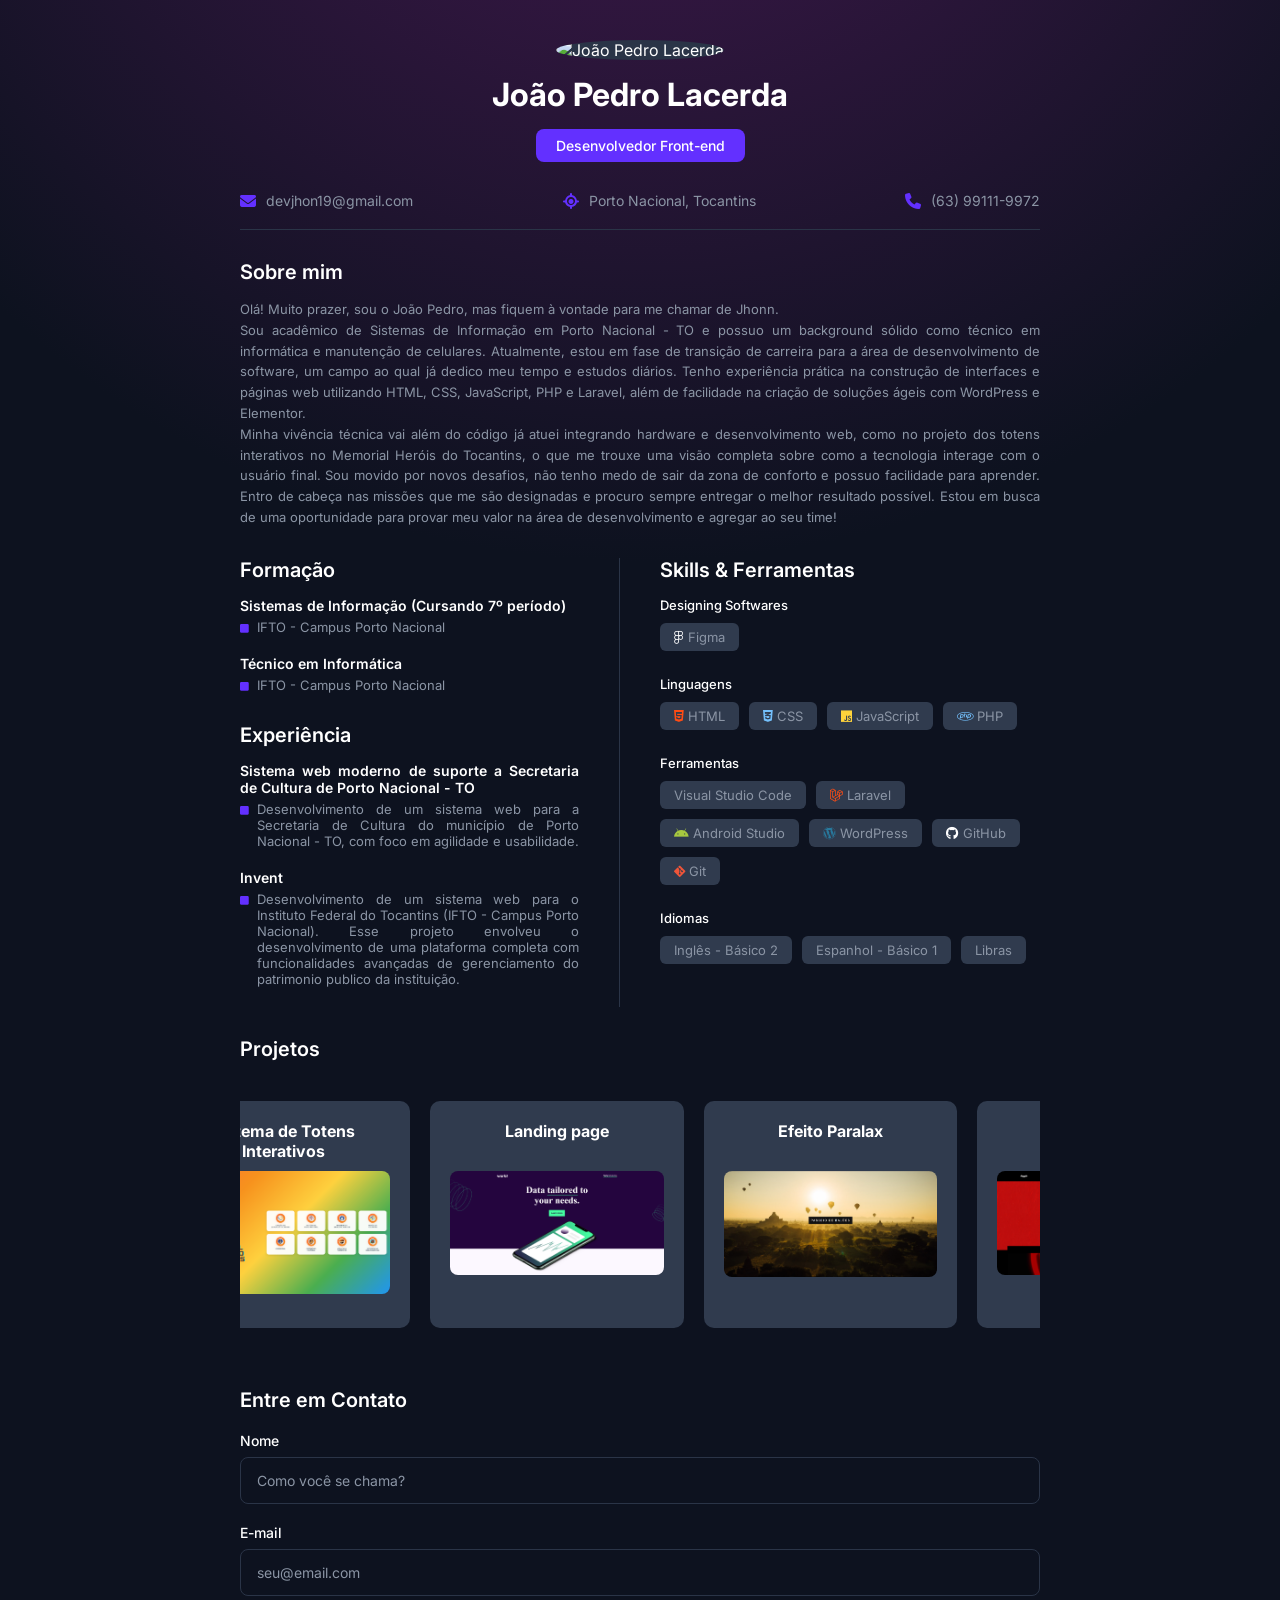
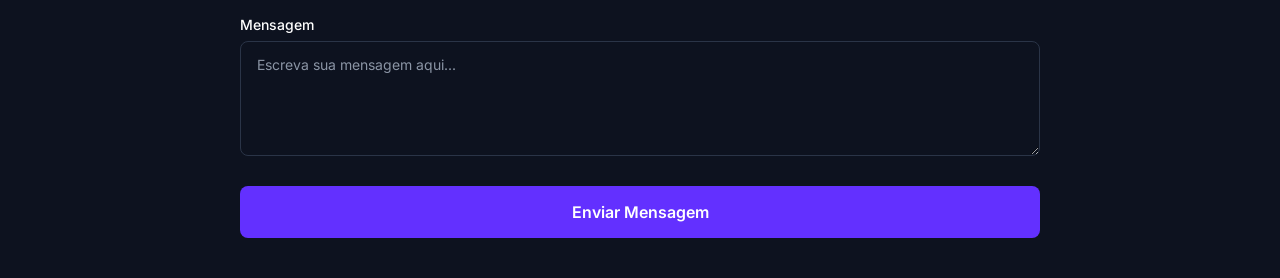
==== commit 17d7d935: "Adição do formulário de contato" ====
--- a/index.html
+++ b/index.html
@@ -46,17 +46,18 @@
 
                 <h2 class="section-title">Formação</h2>
                 <div class="timeline-item">
-                    <div class="timeline-title">IFTO - Campus Porto Nacional</div>
-                    <div class="timeline-subtitle">
-                        <i class="fa-solid fa-square"></i>
-                        <span>Sistemas de Informação (Cursando 7º período)</span>
-                    </div>
-                    <div class="timeline-title">IFTO - Campus Porto Nacional</div>
-                    <div class="timeline-subtitle">
-                        <i class="fa-solid fa-square"></i>
-                        <span>Técnico em Informática</span>
-                    </div>
-                    
+                    <div class="timeline-title">Sistemas de Informação (Cursando 7º período)</div>
+                        <div class="timeline-subtitle">
+                            <i class="fa-solid fa-square"></i>
+                            <span>IFTO - Campus Porto Nacional</span>
+                        </div>
+                </div>
+                <div class="timeline-item">
+                    <div class="timeline-title">Técnico em Informática</div>
+                        <div class="timeline-subtitle">
+                            <i class="fa-solid fa-square"></i>
+                            <span>IFTO - Campus Porto Nacional</span>
+                        </div>
                 </div>
 
                 <h2 class="section-title">Experiência</h2>
@@ -168,6 +169,32 @@
                 <!-- <button class="btn-nav btn-next" id="btn-next">❯</button> -->
 
             </div>
+            <div class="contact-us">
+                <h2 class="section-title">Entre em Contato</h2>
+
+                <form action="https://formsubmit.co/devjhon19@gmail.com" method="POST" class="contact-form">
+                    
+                    <input type="hidden" name="_captcha" value="false">
+                    <input type="hidden" name="_next" value="https://seusite.com.br/obrigado.html">
+
+                    <div class="input-group">
+                        <label for="nome">Nome</label>
+                        <input type="text" id="nome" name="nome" placeholder="Como você se chama?" required>
+                    </div>
+
+                    <div class="input-group">
+                        <label for="email">E-mail</label>
+                        <input type="email" id="email" name="email" placeholder="seu@email.com" required>
+                    </div>
+
+                    <div class="input-group">
+                        <label for="mensagem">Mensagem</label>
+                        <textarea id="mensagem" name="mensagem" rows="5" placeholder="Escreva sua mensagem aqui..." required></textarea>
+                    </div>
+
+                    <button type="submit" class="btn-submit">Enviar Mensagem</button>
+                </form>
+            </div>
                 
                 
     </div>
--- a/assets/css/style.css
+++ b/assets/css/style.css
@@ -122,7 +122,7 @@
     line-height: 1.6;
 }
 
-/* TIMELINE (Educação e Experiência) */
+/* Formação */
 .timeline-item {
     margin-bottom: 20px;
 }
@@ -190,6 +190,7 @@
     overflow-x: auto;
     padding-bottom: 10px;
     width: 100%;
+    margin-bottom: 50px;
     scrollbar-width: none; /* Firefox */
     -ms-overflow-style: none; /* IE and Edge */
 }
@@ -260,6 +261,89 @@
 .btn-next { right: -20px; }
 
 
+/* Contato */
+
+.contact-form {
+    display: flex;
+    flex-direction: column;
+    gap: 20px; /* Espaço entre os campos */
+    margin-top: 20px;
+    width: 100%;
+}
+
+.input-group {
+    display: flex;
+    flex-direction: column;
+    gap: 8px;
+}
+
+/* Estilo das etiquetas (Nome, E-mail, Mensagem) */
+.input-group label {
+    font-size: 14px;
+    color: var(--text-main);
+    font-weight: 500;
+}
+
+/* Estilo das caixas de texto */
+.input-group input,
+.input-group textarea {
+    width: 100%;
+    padding: 14px 16px;
+    background-color: transparent; /* Fundo transparente para combinar com o tema */
+    border: 1px solid var(--line-color);
+    border-radius: 8px;
+    color: var(--text-main);
+    font-family: 'Inter', sans-serif;
+    font-size: 14px;
+    outline: none;
+    transition: border-color 0.3s ease, box-shadow 0.3s ease;
+}
+
+/* Cor do texto de exemplo (placeholder) */
+.input-group input::placeholder,
+.input-group textarea::placeholder {
+    color: var(--text-muted);
+}
+
+/* Efeito quando o usuário clica no campo para digitar */
+.input-group input:focus,
+.input-group textarea:focus {
+    border-color: var(--accent-color);
+    box-shadow: 0 0 0 3px rgba(99, 48, 255, 0.15); /* Um brilho suave em volta */
+}
+
+/* Evita que o usuário redimensione a caixa de texto horizontalmente */
+.input-group textarea {
+    resize: vertical; 
+}
+
+/* Estilo do botão de enviar */
+.btn-submit {
+    background-color: var(--accent-color);
+    color: #ffffff;
+    border: none;
+    padding: 16px 20px;
+    border-radius: 8px;
+    font-size: 16px;
+    font-weight: 600;
+    cursor: pointer;
+    font-family: 'Inter', sans-serif;
+    transition: background-color 0.3s ease, transform 0.2s ease;
+    margin-top: 10px;
+}
+
+/* Efeito ao passar o mouse no botão */
+.btn-submit:hover {
+    background-color: #5025d1; /* Um roxo um pouco mais escuro */
+    transform: translateY(-2px); /* Dá uma leve levantada no botão */
+}
+
+/* Efeito ao clicar no botão */
+.btn-submit:active {
+    transform: translateY(0);
+}
+
+
 @media (min-width: 591px) {
     .card {
         flex: 0 0 calc((100% - 20px) / 2); 
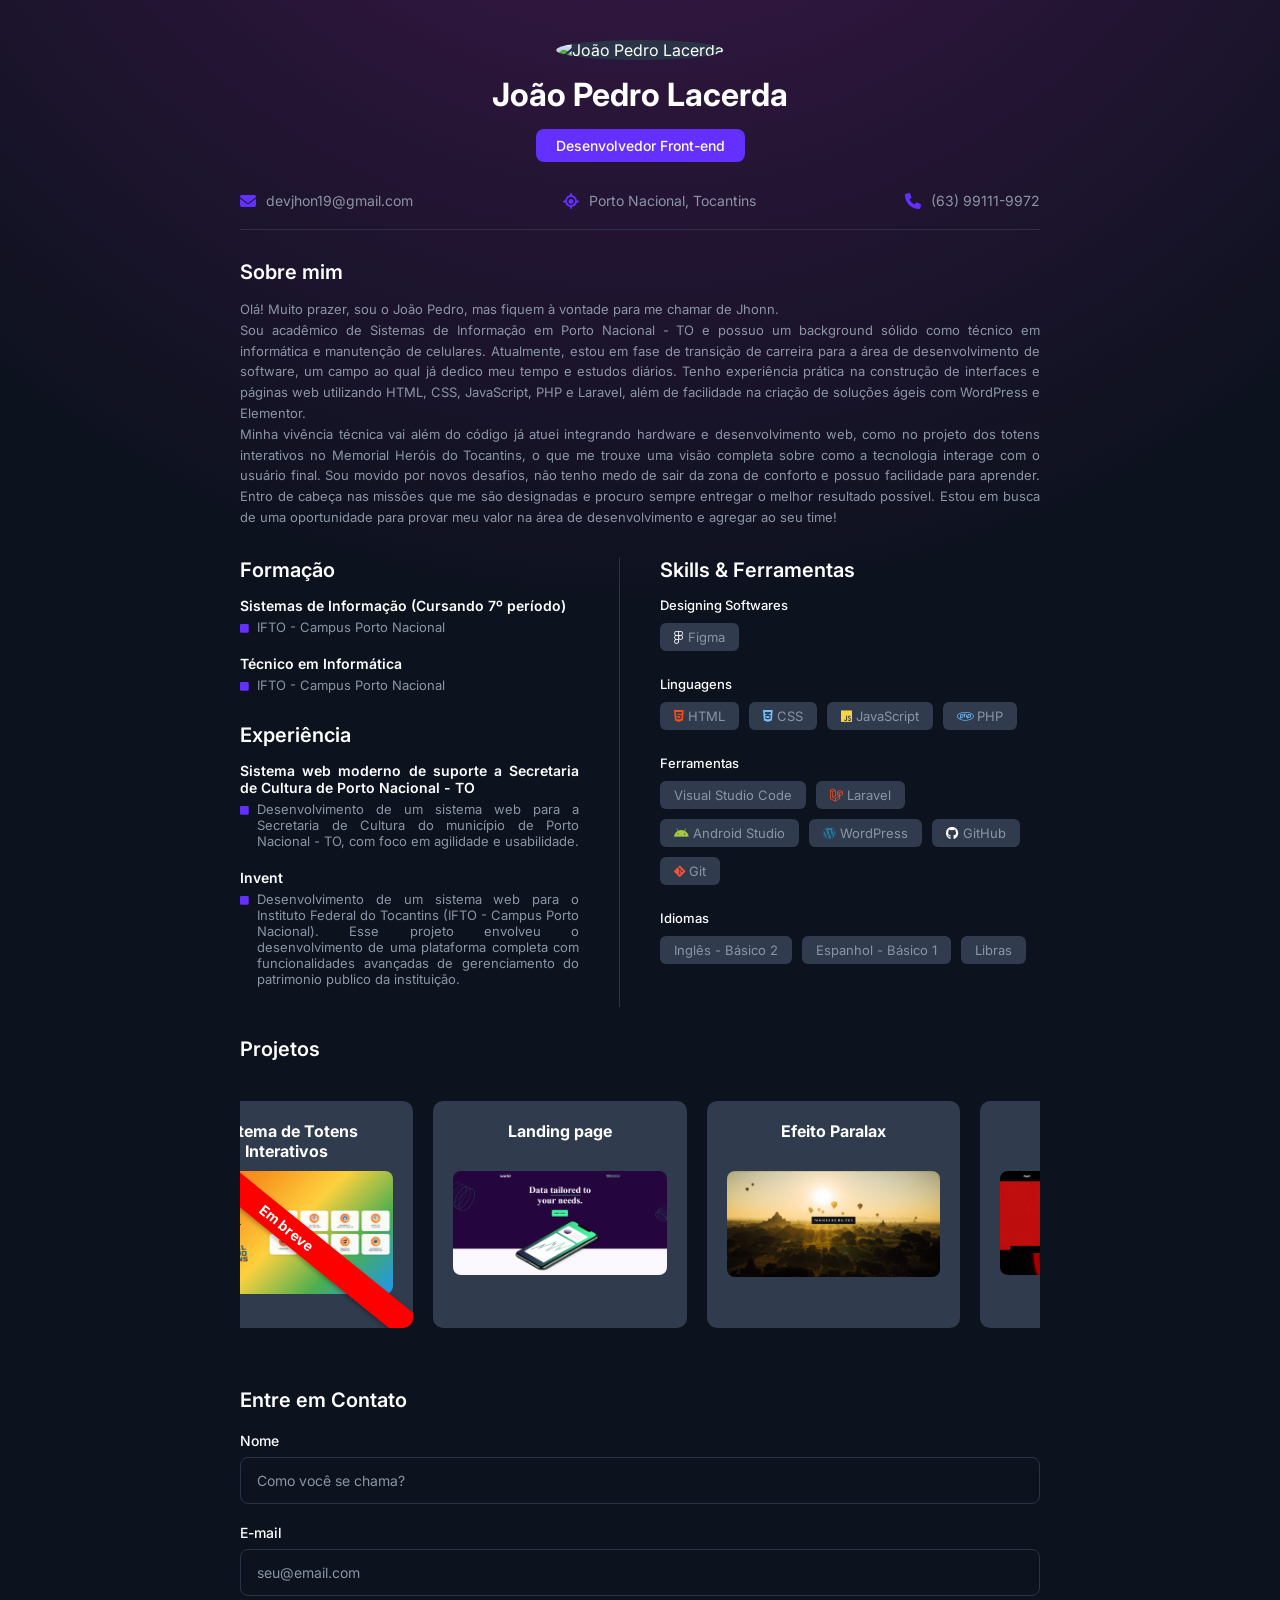
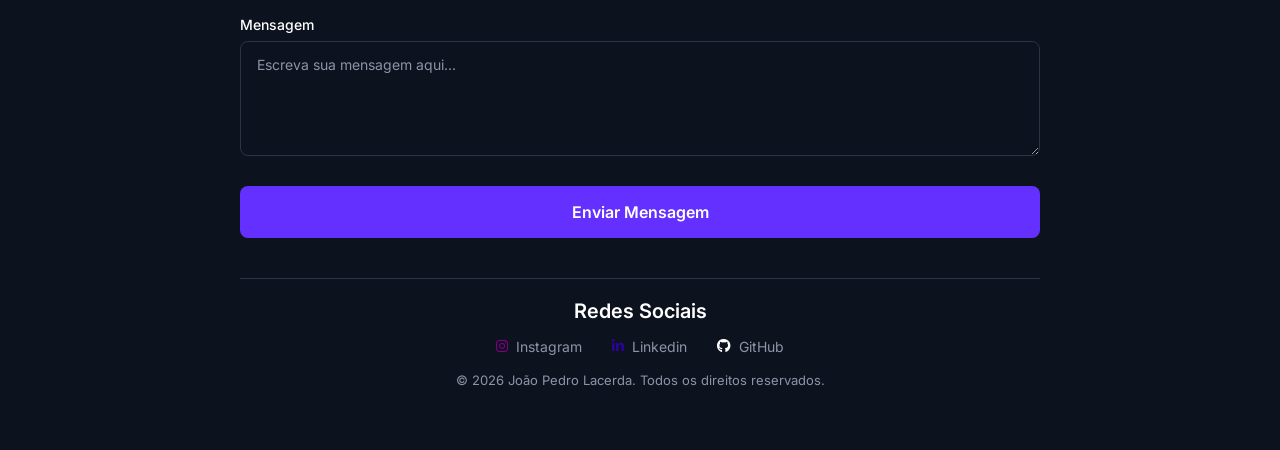
==== commit cdf0f9f5: "Adição do footer" ====
--- a/index.html
+++ b/index.html
@@ -128,38 +128,38 @@
                 <!-- <button class="btn-nav btn-prev" id="btn-prev">❮</button> -->
 
                 <div class="carrossel-container" id="carrossel">
-                    <div class="card">
-                        <a href="http://">
+                    <div class="card breve">
+                        <a href="http://" target="_blank">
                             <h3>Sistema de Totens Interativos</h3>
                             <img src="assets/img/projetos/totens.png" alt="Totens" class="card-img">
                         </a>
                     </div>
                     <div class="card">
-                        <a href="http://">
+                        <a href="https://jhonxd20.github.io/landing-page/" target="_blank">
                             <h3>Landing page</h3>
                             <img src="assets/img/projetos/landing-page.png" alt="Landing" class="card-img">
                         </a>
                     </div>
                     <div class="card">
-                        <a href="http://">
+                        <a href="https://jhonxd20.github.io/efeito-parallax/" target="_blank">
                             <h3>Efeito Paralax</h3>
                             <img src="assets/img/projetos/baloes.png" alt="Efeito Paralax" class="card-img">
                         </a>
                     </div>
                     <div class="card">
-                        <a href="http://">
+                        <a href="https://jhonxd20.github.io/batma-project/" target="_blank">
                             <h3>Projeto Batman</h3>
                             <img src="assets/img/projetos/batman.png" alt="Batman" class="card-img">
                         </a>
                     </div>
                     <div class="card">
-                        <a href="http://">
+                        <a href="https://jhonxd20.github.io/Justly/" target="_blank">
                             <h3>Justly</h3>
                             <img src="assets/img/projetos/jusly.png" alt="Justly" class="card-img">
                         </a>
                     </div>
                     <div class="card">
-                        <a href="http://">
+                        <a href="https://jhonxd20.github.io/projeto-tecblog/" target="_blank">
                             <h3>Tec Blog</h3>
                             <img src="assets/img/projetos/tecblog.png" alt="Tec Blog" class="card-img">
                         </a>
@@ -195,6 +195,16 @@
                     <button type="submit" class="btn-submit">Enviar Mensagem</button>
                 </form>
             </div>
+
+        <div class="footer">
+            <h2 class="section-title">Redes Sociais</h2>
+            <div class="social-media">
+            <a href="https://www.instagram.com/dev_jhonnl?utm_source=ig_web_button_share_sheet&igsh=ZDNlZDc0MzIxNw==" class="media" target="_blank"><i class="fab fa-instagram"style="color: purple;"></i> Instagram</a>
+            <a href="https://www.linkedin.com/in/joão-pedro-lacerda-0aa030279" class="media" target="_blank"><i class="fab fa-linkedin-in" style="color: #290495;"></i> Linkedin</a>
+            <a href="https://github.com/JhonXD20?utm_source=ig&utm_medium=social&utm_content=link_in_bio&fbclid=PAZXh0bgNhZW0CMTEAc3J0YwZhcHBfaWQMMjU2MjgxMDQwNTU4AAGnBhzDQ_nDCbZRQAee0Kybcx_Nx3CgEEYlBumr0X08WaZ8KMQdupT3jYsPPH0_aem_tZuXmAosv3a8wzoWMnTxNA" class="media" target="_blank"><i class="fab fa-github" style="color: #fff;"></i> GitHub</a>
+            </div>
+        <p>&copy; 2026 João Pedro Lacerda. Todos os direitos reservados.</p>   
+    </div>
                 
                 
     </div>
--- a/assets/css/style.css
+++ b/assets/css/style.css
@@ -207,6 +207,28 @@
     color: var(--text-main);
     flex: 0 0 100%; 
     transition: transform 0.3s ease;
+}
+
+/* ribbon for brief cards */
+.card.breve {
+    position: relative;
+    overflow: hidden;
+}
+
+.card.breve::after {
+    content: "Em breve";
+    position: absolute;
+    top: 50%;
+    left: -50%;
+    width: 200%;
+    background-color: red;
+    color: #fff;
+    text-align: center;
+    padding: 5px 0;
+    font-size: 14px;
+    font-weight: 700;
+    transform: rotate(39deg);
+    box-shadow: 0 2px 4px rgba(0,0,0,0.3);
 }
 
 .card:hover {
@@ -343,6 +365,27 @@
     transform: translateY(0);
 }
 
+/* Footer e social mediaa */
+.footer {
+    text-align: center;
+    padding: 20px 0;
+    border-top: 1px solid var(--line-color);
+    margin-top: 40px;
+}
+.social-media {
+    display: flex;
+    justify-content: center;
+    gap: 30px;
+    margin-bottom: 15px;
+}
+.media {
+    color: var(--text-muted);
+    font-size: 14px;
+    text-decoration: none;
+    display: flex;
+    align-items: center;
+    gap: 8px;
+}
 
 @media (min-width: 591px) {
     .card {
